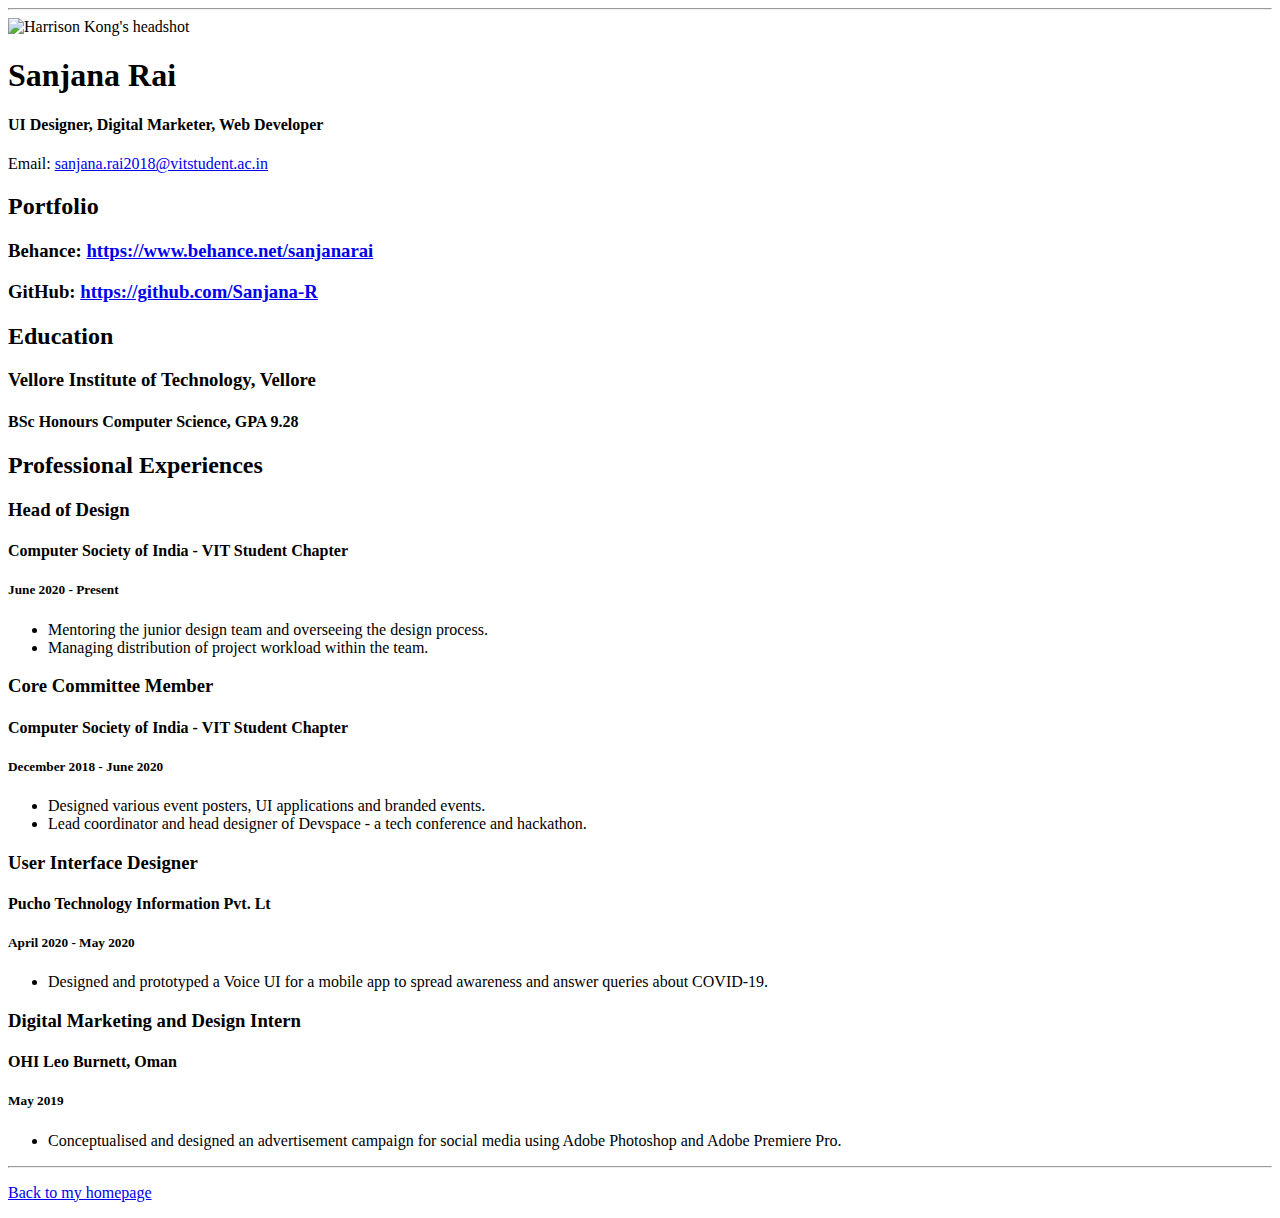
==== MyResume.html @ 66d4aa81 "Added MyResume.html, images, updated info.html" ====
<!doctype html>

<!-- this is a comment for human! -->

<html lang="en">

  <header>
    <title>Sanjana Rai's Resume</title>
  </header>

  <body>
    <hr>

    <img src="images/headshot.jpg" alt="Harrison Kong's headshot" width="20%">

    <h1>Sanjana Rai</h1>
    <h4>UI Designer, Digital Marketer, Web Developer</h4>

    <p>Email: <a href="mailto:sanjana.rai2018@vitstudent.ac.in" target="_blank">sanjana.rai2018@vitstudent.ac.in</a></p>

    <h2>Portfolio</h2>
      <h3>Behance: <a href="https://www.behance.net/sanjanarai" target="_blank">https://www.behance.net/sanjanarai</a></h3>
      <h3>GitHub: <a href="https://github.com/Sanjana-R" target="_blank">https://github.com/Sanjana-R</a></h3>

    <h2>Education</h2>

    <h3>Vellore Institute of Technology, Vellore</h3>
    <h4>BSc Honours Computer Science, GPA 9.28</h4>

    <h2>Professional Experiences</h2>

    <h3>Head of Design</h3>
    <h4>Computer Society of India - VIT Student Chapter</h4>
    <h5>June 2020 - Present</h5>
      <ul>
        <li>Mentoring the junior design team and overseeing the design process.</li>
        <li>Managing distribution of project workload within the team.</li>
      </ul>

    <h3>Core Committee Member</h3>
    <h4>Computer Society of India - VIT Student Chapter</h4>
    <h5>December 2018 - June 2020</h5>
      <ul>
        <li>Designed various event posters, UI applications and branded events.</li>
        <li>Lead coordinator and head designer of Devspace - a tech conference and hackathon.</li>
      </ul>

    <h3>User Interface Designer</h3>
    <h4>Pucho Technology Information Pvt. Lt</h4>
    <h5>April 2020 - May 2020</h5>
      <ul>
        <li>Designed and prototyped a Voice UI for a mobile app to spread awareness and answer queries about COVID-19.</li>
      </ul>

    <h3>Digital Marketing and Design Intern</h3>
    <h4>OHI Leo Burnett, Oman</h4>
    <h5>May 2019</h5>
      <ul>
        <li>Conceptualised and designed an advertisement campaign for social media using Adobe Photoshop and Adobe Premiere Pro.</li>
      </ul> 
    
  </body>

  <footer>
  <hr>
  <p><a href="index.html">Back to my homepage</a><p>
  </footer>

</html>
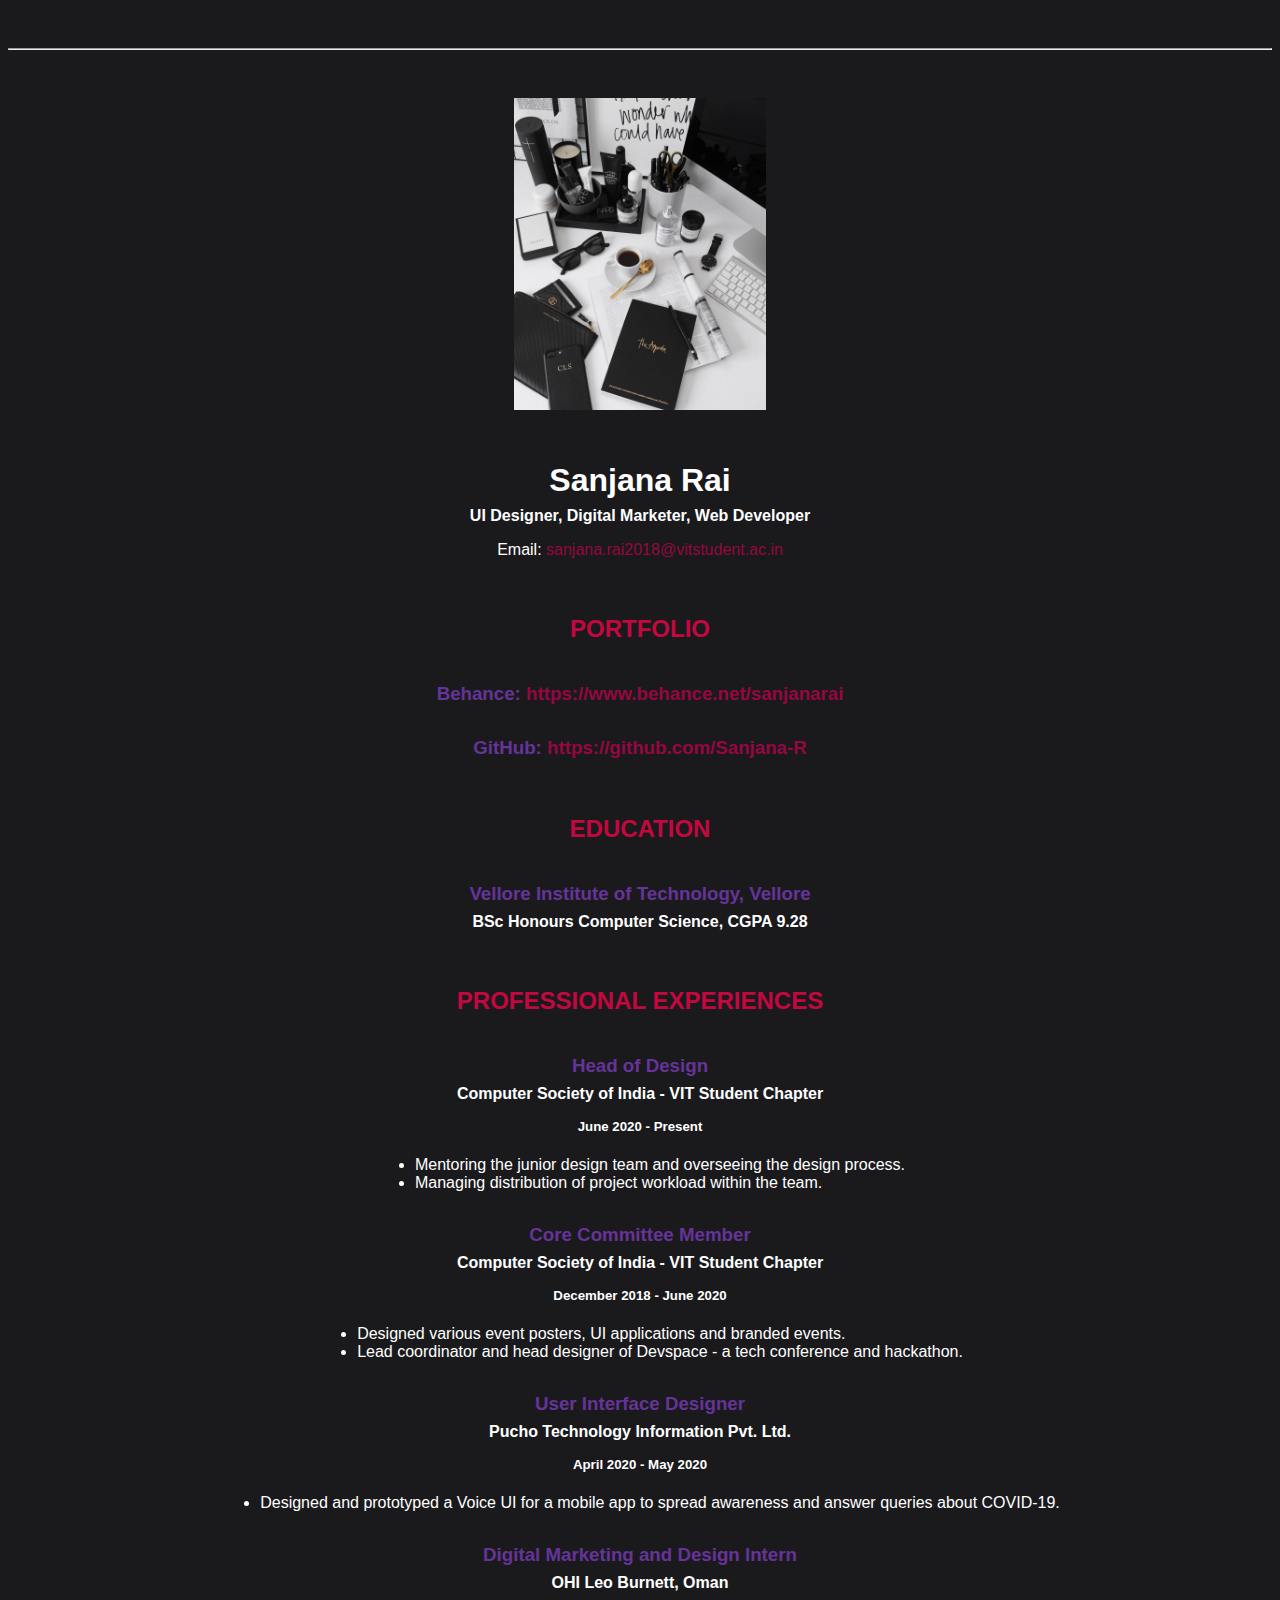
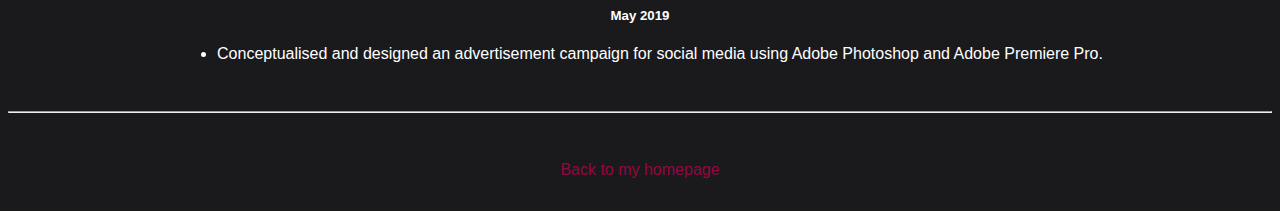
==== commit 3b5a7e81: "Added favicon, resume header image, updated files" ====
--- a/MyResume.html
+++ b/MyResume.html
@@ -1,17 +1,19 @@
 <!doctype html>
-
-<!-- this is a comment for human! -->
 
 <html lang="en">
 
   <header>
     <title>Sanjana Rai's Resume</title>
+    <link rel="stylesheet" href="master.css">
+    <link rel="FaviconIcon" href="favicon.ico" type="image/x-icon">
+    <link rel="shortcut" href="favicon.ico" type="image/x-icon">
+    <meta name="viewport" content="width-device-width, initial-scale-1, shrink-to-fit=no"> 
   </header>
 
   <body>
     <hr>
 
-    <img src="images/headshot.jpg" alt="Harrison Kong's headshot" width="20%">
+    <img src="resumeHead.jpg" width="20%">
 
     <h1>Sanjana Rai</h1>
     <h4>UI Designer, Digital Marketer, Web Developer</h4>
@@ -25,7 +27,7 @@
     <h2>Education</h2>
 
     <h3>Vellore Institute of Technology, Vellore</h3>
-    <h4>BSc Honours Computer Science, GPA 9.28</h4>
+    <h4>BSc Honours Computer Science, CGPA 9.28</h4>
 
     <h2>Professional Experiences</h2>
 
@@ -46,7 +48,7 @@
       </ul>
 
     <h3>User Interface Designer</h3>
-    <h4>Pucho Technology Information Pvt. Lt</h4>
+    <h4>Pucho Technology Information Pvt. Ltd.</h4>
     <h5>April 2020 - May 2020</h5>
       <ul>
         <li>Designed and prototyped a Voice UI for a mobile app to spread awareness and answer queries about COVID-19.</li>
@@ -63,7 +65,7 @@
 
   <footer>
   <hr>
-  <p><a href="index.html">Back to my homepage</a><p>
+  <p><a href="Info.html">Back to my homepage</a><p>
   </footer>
 
 </html>
--- a/master.css
+++ b/master.css
@@ -0,0 +1,59 @@
+a {
+    color: #950740;
+    text-decoration: none; 
+  }
+
+  a:hover {
+    color: #E7717D;
+    text-decoration: none; 
+  }
+
+  body {
+      background-color: #1A1A1D;
+      color: white;
+      font-family: -apple-system, BlinkMacSystemFont, 'Segoe UI', Roboto, Oxygen, Ubuntu, Cantarell, 'Open Sans', 'Helvetica Neue', sans-serif;
+      text-align: center;
+   }
+
+  footer {
+    margin-top: 2rem;
+    margin-bottom: 2rem;
+  }
+
+  h1 {
+    margin-bottom: 0.5rem;
+    margin-top: 3rem;
+   }
+
+  h2 {
+      color: #C3073F;
+      margin-top: 3.5rem;
+      margin-bottom: 2.5rem;
+      text-transform: uppercase;
+   }
+
+  h3 {
+    color: rebeccapurple;
+    margin-bottom: 0;
+    margin-top: 2rem;
+  }
+
+  h4 {
+    margin-bottom: 1rem;
+    margin-top: 0.5rem;
+  }
+
+  h5 {
+    margin-top: 0.5rem;
+  }
+
+  hr {
+    margin-bottom: 3rem;
+    margin-top: 3rem;
+  }
+
+  ul {
+    display: table;
+    margin: 0 auto;
+    text-align: left;
+  }
